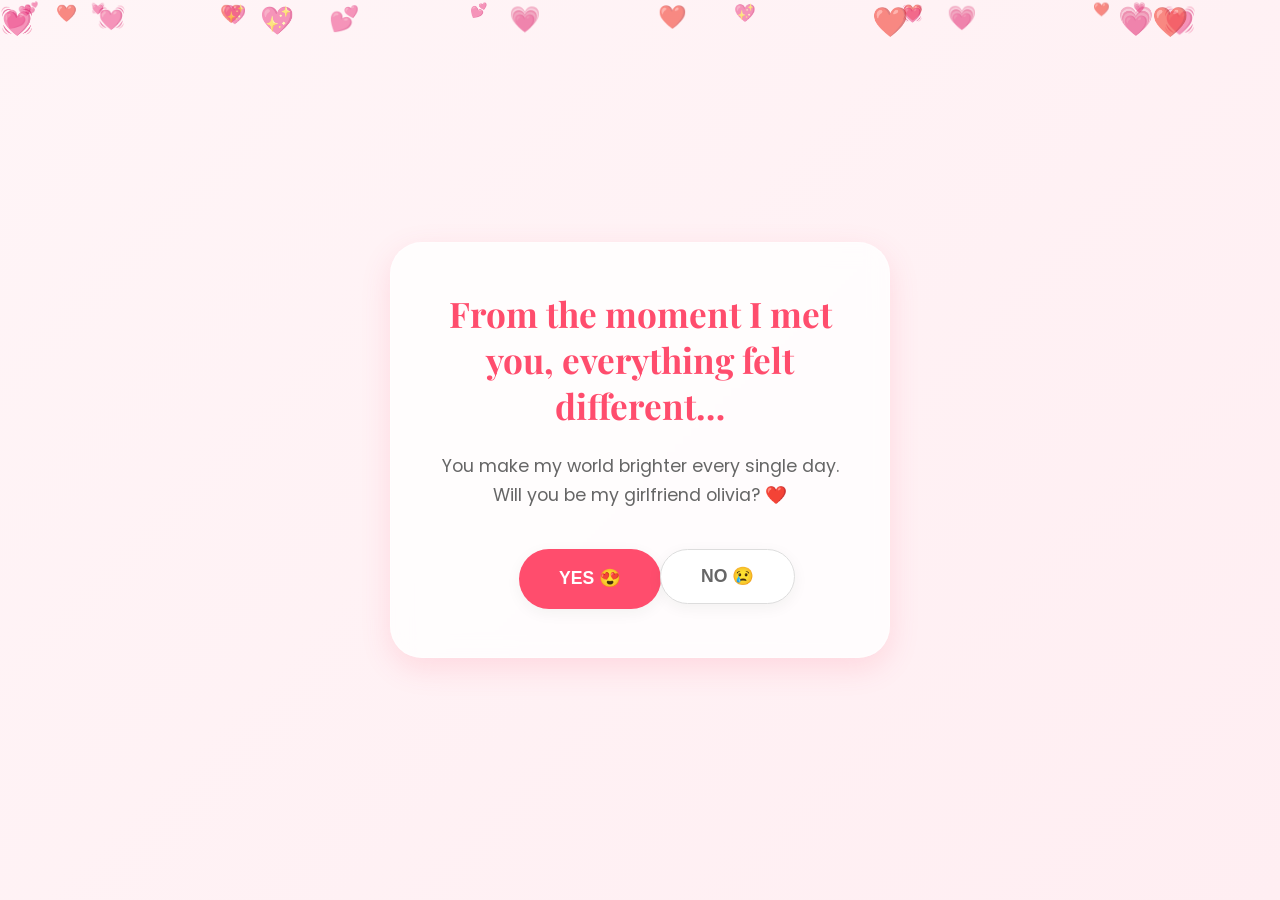
==== loveconfession.html @ 373cc581 "Add files via upload" ====
<!DOCTYPE html>
<html lang="en">
<head>
    <meta charset="UTF-8">
    <meta name="viewport" content="width=device-width, initial-scale=1.0">
    <title>Will You Be My Girlfriend? ❤️</title>
    <link rel="preconnect" href="https://fonts.googleapis.com">
    <link rel="preconnect" href="https://fonts.gstatic.com" crossorigin>
    <link href="https://fonts.googleapis.com/css2?family=Playfair+Display:ital,wght@0,400..900;1,400..900&family=Poppins:wght@300;400;600&display=swap" rel="stylesheet">
    <style>
        :root {
            --primary-color: #ff4d6d;
            --secondary-color: #ff8fa3;
            --bg-gradient: linear-gradient(135deg, #fff5f7 0%, #ffeef2 100%);
            --glass-bg: rgba(255, 255, 255, 0.8);
            --shadow: 0 10px 30px rgba(255, 77, 109, 0.15);
        }

        * {
            margin: 0;
            padding: 0;
            box-sizing: border-box;
        }

        body {
            font-family: 'Poppins', sans-serif;
            background: var(--bg-gradient);
            height: 100vh;
            display: flex;
            justify-content: center;
            align-items: center;
            overflow: hidden;
            position: relative;
        }

        /* Floating Hearts Background */
        .bg-hearts {
            position: absolute;
            top: 0;
            left: 0;
            width: 100%;
            height: 100%;
            pointer-events: none;
            z-index: 0;
        }

        .heart-particle {
            position: absolute;
            color: var(--secondary-color);
            opacity: 0.6;
            animation: float-up linear infinite;
        }

        @keyframes float-up {
            0% {
                transform: translateY(110vh) scale(0) rotate(0deg);
                opacity: 0;
            }
            10% {
                opacity: 0.6;
            }
            100% {
                transform: translateY(-10vh) scale(1) rotate(360deg);
                opacity: 0;
            }
        }

        /* Container Card */
        .container {
            background: var(--glass-bg);
            backdrop-filter: blur(10px);
            padding: 3rem;
            border-radius: 2rem;
            box-shadow: var(--shadow);
            text-align: center;
            max-width: 500px;
            width: 90%;
            z-index: 10;
            border: 1px solid rgba(255, 255, 255, 0.4);
            transition: all 0.5s cubic-bezier(0.175, 0.885, 0.32, 1.275);
            animation: fadeIn 1s ease-out;
        }

        @keyframes fadeIn {
            from { opacity: 0; transform: translateY(20px); }
            to { opacity: 1; transform: translateY(0); }
        }

        .main-content h1 {
            font-family: 'Playfair Display', serif;
            font-size: 2.2rem;
            color: var(--primary-color);
            margin-bottom: 1.5rem;
            line-height: 1.3;
        }

        .main-content p {
            color: #666;
            font-size: 1.1rem;
            margin-bottom: 2.5rem;
            line-height: 1.6;
        }

        /* Buttons Styling */
        .buttons {
            display: flex;
            justify-content: center;
            gap: 1.5rem;
            position: relative;
            min-height: 60px;
        }

        .btn {
            padding: 1rem 2.5rem;
            border: none;
            border-radius: 3rem;
            font-size: 1.1rem;
            font-weight: 600;
            cursor: pointer;
            transition: all 0.3s ease;
            box-shadow: 0 4px 15px rgba(0, 0, 0, 0.05);
            display: flex;
            align-items: center;
            justify-content: center;
            gap: 8px;
        }

        .btn-yes {
            background: var(--primary-color);
            color: white;
        }

        .btn-yes:hover {
            transform: scale(1.1);
            background: #ff3355;
            box-shadow: 0 8px 25px rgba(255, 77, 109, 0.4);
        }

        .btn-no {
            background: white;
            color: #666;
            border: 1px solid #ddd;
            position: absolute; /* Needed for dodging */
            left: 50%;
            margin-left: 20px; /* Offset from center initially */
        }

        /* Special Offset for Yes button to make room */
        .btn-yes {
            position: relative;
            right: 50px;
        }

        /* Success State */
        .success-content {
            display: none;
        }

        .success-content h1 {
            font-size: 2.5rem;
        }

        .celebration-img {
            width: 150px;
            margin-bottom: 1rem;
            animation: pulse 2s infinite;
        }

        @keyframes pulse {
            0% { transform: scale(1); }
            50% { transform: scale(1.1); }
            100% { transform: scale(1); }
        }

        /* Confetti simulation */
        .confetti {
            position: absolute;
            width: 10px;
            height: 10px;
            background: var(--primary-color);
            top: -10px;
            z-index: 5;
            border-radius: 50%;
        }

        /* Mobile Adjustments */
        @media (max-width: 480px) {
            .container {
                padding: 2rem 1.5rem;
            }
            .main-content h1 {
                font-size: 1.8rem;
            }
            .buttons {
                flex-direction: column;
                align-items: center;
                gap: 1rem;
                height: 150px;
            }
            .btn-no {
                position: absolute;
                left: 50% !important;
                margin-left: -65px !important;
                bottom: 20px;
            }
            .btn-yes {
                position: absolute;
                left: 50% !important;
                margin-left: -65px !important;
                top: 0;
            }
        }
    </style>
</head>
<body>

    <div class="bg-hearts" id="hearts-bg"></div>

    <div class="container" id="main-container">
        <!-- Main Question State -->
        <div class="main-content" id="question-state">
            <h1>From the moment I met you, everything felt different…</h1>
            <p>You make my world brighter every single day. <br>Will you be my girlfriend olivia? ❤️</p>
            
            <div class="buttons">
                <button class="btn btn-yes" id="yes-btn">YES 😍</button>
                <button class="btn btn-no" id="no-btn">NO 😢</button>
            </div>
        </div>

        <!-- Success State -->
        <div class="success-content" id="success-state">
            <div id="celebration-icon">❤️</div>
            <h1>Yay! You just made me the happiest person alive!</h1>
            <p>I promise to love, cherish, and always make you smile. I love you! 💖</p>
            <button class="btn btn-yes" style="margin: 0 auto; right: 0;" onclick="location.reload()">Start Over ✨</button>
        </div>
    </div>

    <script>
        // --- Floating Hearts Background ---
        const heartsBg = document.getElementById('hearts-bg');
        const heartIcons = ['❤️', '💖', '💕', '💗', '💓'];

        function createHeart() {
            const heart = document.createElement('div');
            heart.classList.add('heart-particle');
            heart.innerHTML = heartIcons[Math.floor(Math.random() * heartIcons.length)];
            
            // Random properties
            const left = Math.random() * 100;
            const size = Math.random() * 20 + 10;
            const duration = Math.random() * 5 + 5;
            const delay = Math.random() * 5;

            heart.style.left = left + '%';
            heart.style.fontSize = size + 'px';
            heart.style.animationDuration = duration + 's';
            heart.style.animationDelay = delay + 's';

            heartsBg.appendChild(heart);

            // Remove heart after animation
            setTimeout(() => {
                heart.remove();
            }, (duration + delay) * 1000);
        }

        // Initialize background hearts
        for(let i = 0; i < 20; i++) {
            createHeart();
        }
        setInterval(createHeart, 400);

        // --- No Button Dodge Logic ---
        const noBtn = document.getElementById('no-btn');
        const container = document.getElementById('main-container');

        const moveNoButton = () => {
            const containerRect = container.getBoundingClientRect();
            const btnRect = noBtn.getBoundingClientRect();

            // Calculate max boundaries within the container or slightly outside for fun
            // But let's keep it within the screen viewport for accessibility
            const maxX = window.innerWidth - btnRect.width - 20;
            const maxY = window.innerHeight - btnRect.height - 20;

            const randomX = Math.floor(Math.random() * maxX);
            const randomY = Math.floor(Math.random() * maxY);

            // Change to fixed position once it starts moving
            noBtn.style.position = 'fixed';
            noBtn.style.left = randomX + 'px';
            noBtn.style.top = randomY + 'px';
            noBtn.style.margin = '0';
            noBtn.style.zIndex = '1000';
        };

        noBtn.addEventListener('mouseover', moveNoButton);
        noBtn.addEventListener('touchstart', (e) => {
            e.preventDefault();
            moveNoButton();
        });

        // --- Yes Button Success Logic ---
        const yesBtn = document.getElementById('yes-btn');
        const questionState = document.getElementById('question-state');
        const successState = document.getElementById('success-state');

        yesBtn.addEventListener('click', () => {
            // Fade out question
            questionState.style.opacity = '0';
            
            setTimeout(() => {
                questionState.style.display = 'none';
                successState.style.display = 'block';
                successState.style.opacity = '0';
                
                // Trigger reflow for animation
                setTimeout(() => {
                    successState.style.transition = 'opacity 1s ease';
                    successState.style.opacity = '1';
                    container.style.transform = 'scale(1.05)';
                    createConfetti();
                }, 50);
            }, 500);
        });

        // --- Confetti Effect ---
        function createConfetti() {
            for(let i = 0; i < 100; i++) {
                const confetti = document.createElement('div');
                confetti.classList.add('confetti');
                
                const colors = ['#ff4d6d', '#ff8fa3', '#ffccd5', '#ffb3c1', '#ffffff'];
                confetti.style.background = colors[Math.floor(Math.random() * colors.length)];
                
                confetti.style.left = Math.random() * 100 + 'vw';
                confetti.style.width = Math.random() * 8 + 5 + 'px';
                confetti.style.height = confetti.style.width;
                confetti.style.opacity = Math.random();
                
                const duration = Math.random() * 3 + 2;
                confetti.style.transition = `transform ${duration}s linear, opacity ${duration}s ease-out`;
                
                document.body.appendChild(confetti);

                // Animate down
                setTimeout(() => {
                    confetti.style.transform = `translateY(${window.innerHeight + 20}px) rotate(${Math.random() * 360}deg)`;
                    confetti.style.opacity = '0';
                }, 100);

                setTimeout(() => {
                    confetti.remove();
                }, duration * 1000);
            }
        }
    </script>
</body>
</html>
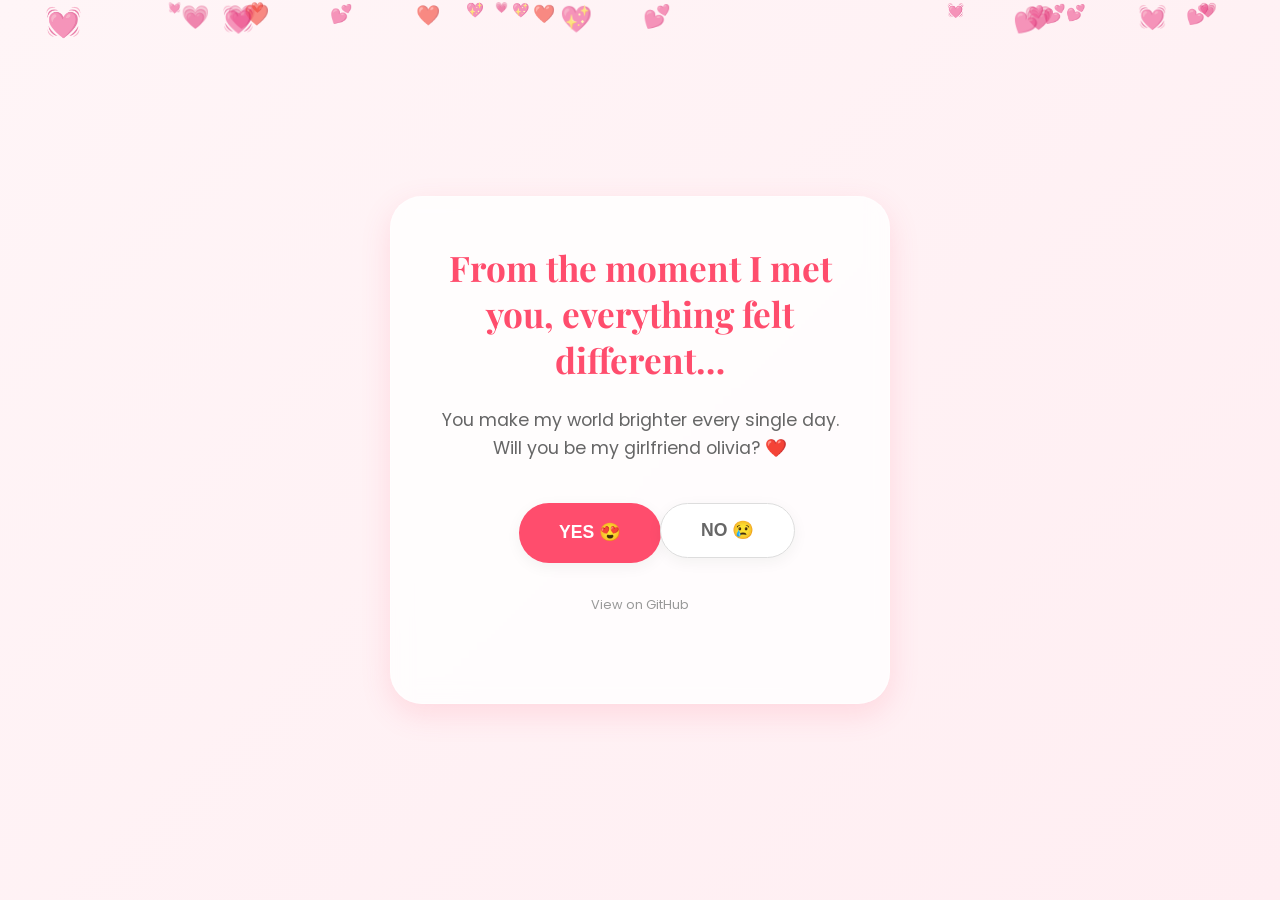
==== commit cb958a5c: "Add GitHub link to the page" ====
--- a/loveconfession.html
+++ b/loveconfession.html
@@ -226,6 +226,7 @@
                 <button class="btn btn-yes" id="yes-btn">YES 😍</button>
                 <button class="btn btn-no" id="no-btn">NO 😢</button>
             </div>
+            <p style="margin-top: 2rem; font-size: 0.8rem; color: #999;"><a href="https://github.com/casashler/love-project" target="_blank" style="color: #999; text-decoration: none;">View on GitHub</a></p>
         </div>
 
         <!-- Success State -->
